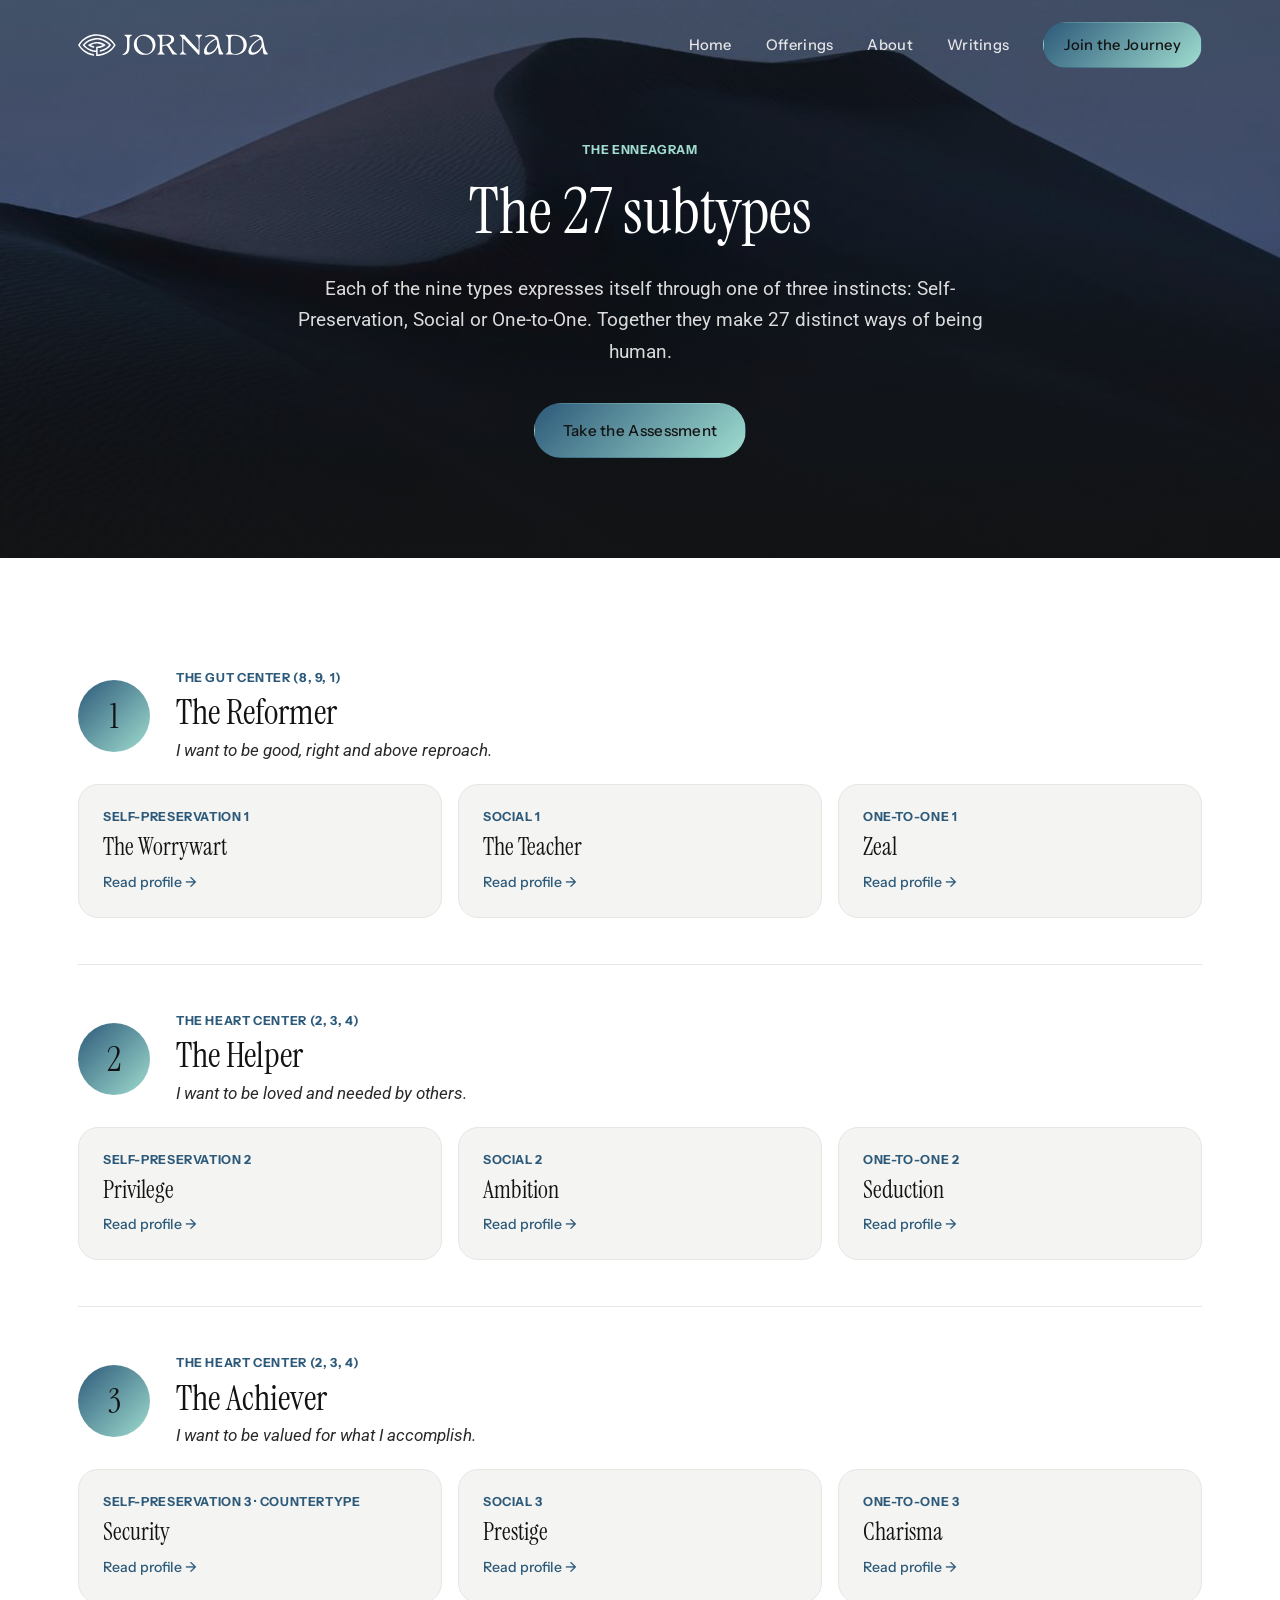
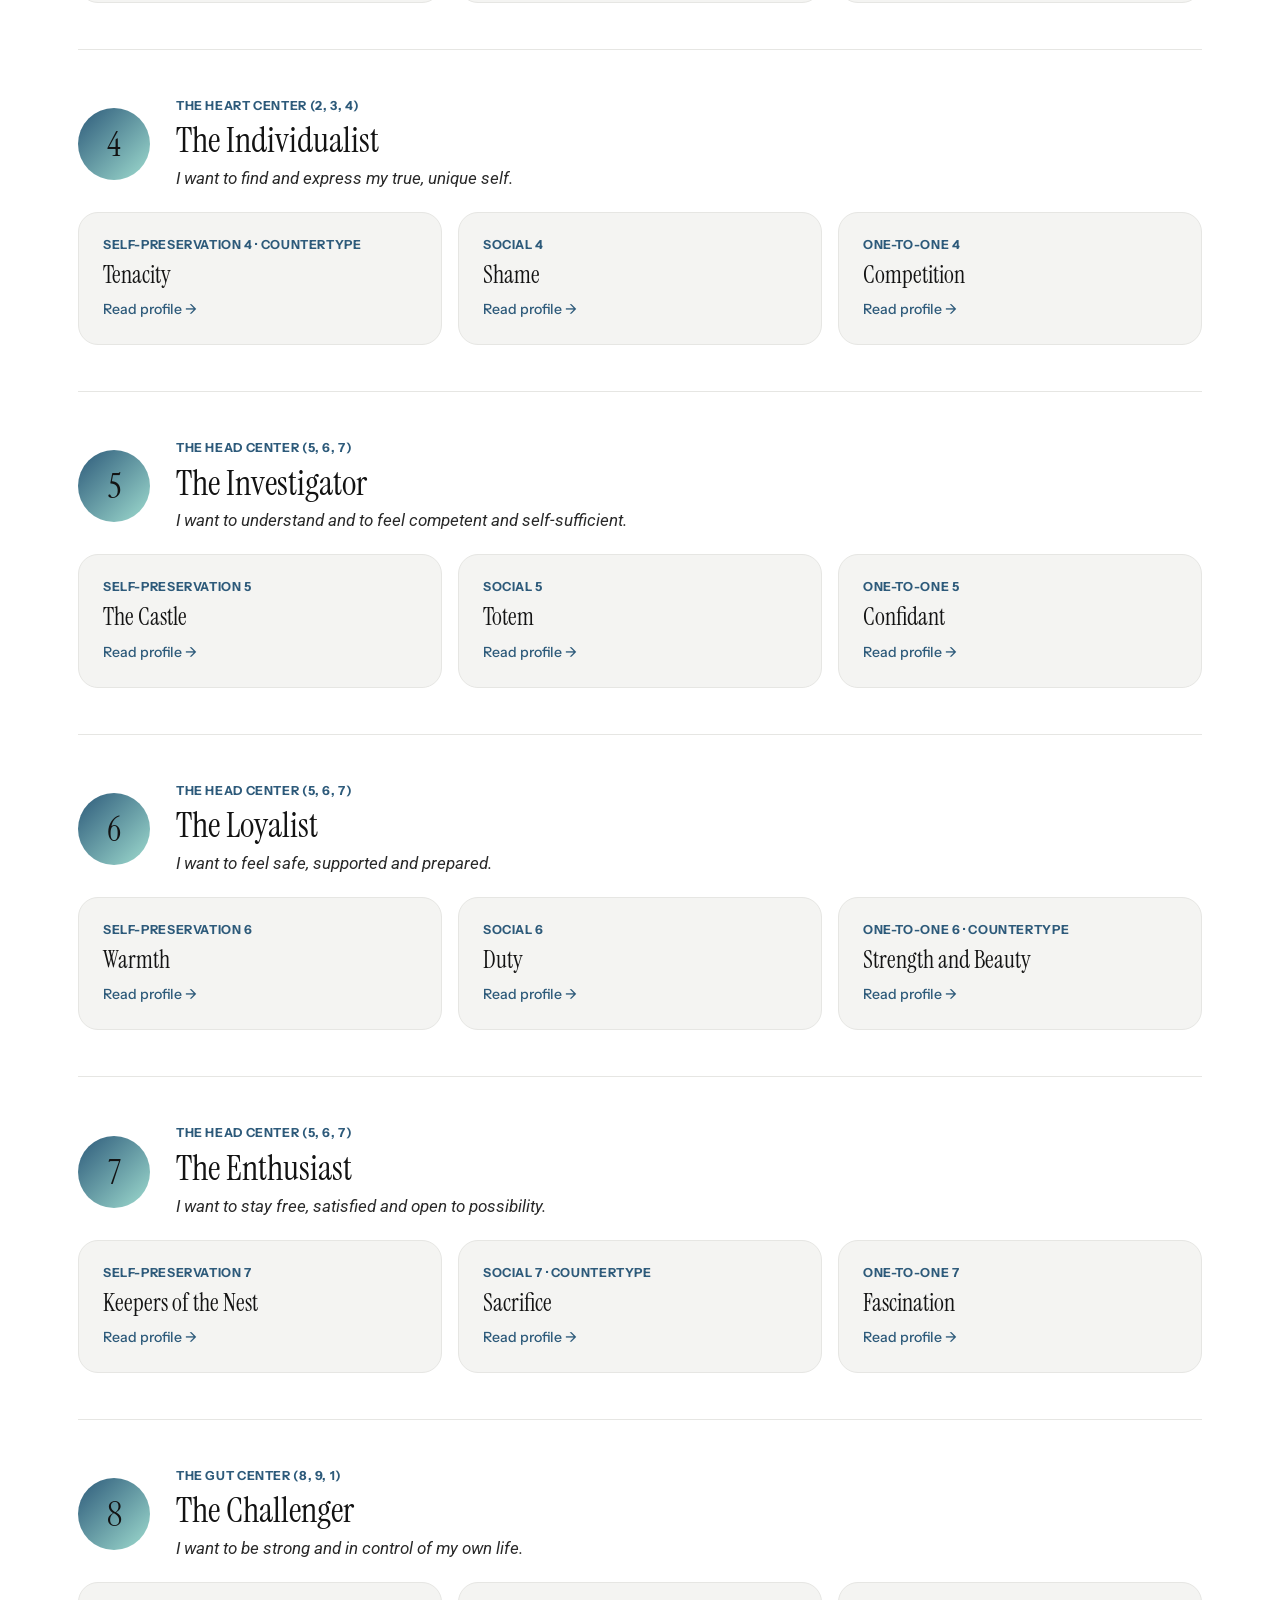
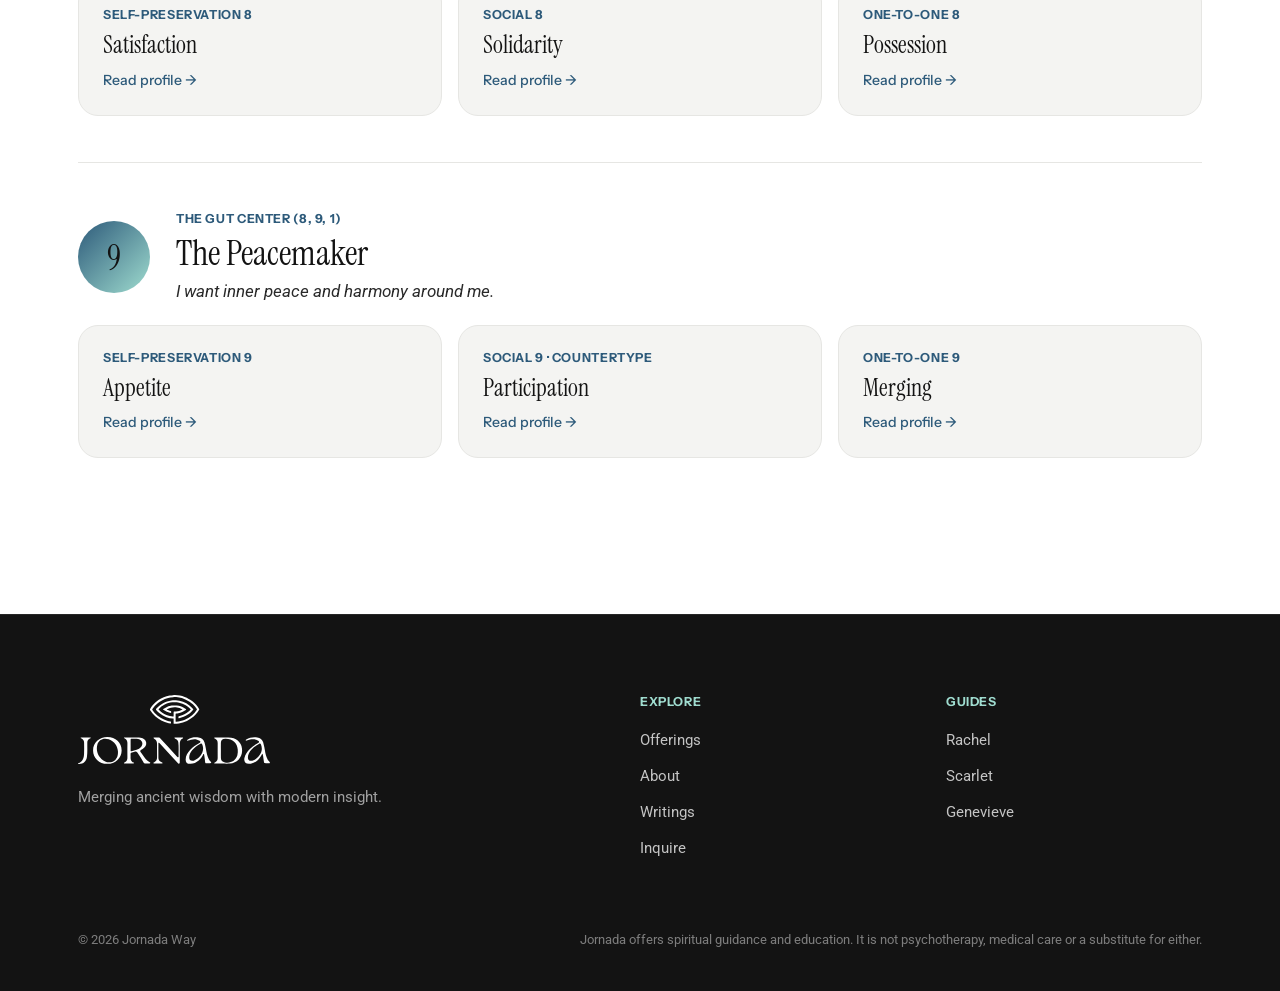
==== enneagram/index.html @ ed5d7f73 "Add files via upload" ====
<!DOCTYPE html>
<html lang="en">
<head>
<meta charset="utf-8">
<meta name="viewport" content="width=device-width, initial-scale=1">
<title>The 27 Enneagram Subtypes | Jornada</title>
<meta name="description" content="Explore all 27 Enneagram subtypes: the nine types through the Self-Preservation, Social and One-to-One instincts.">
<meta property="og:title" content="The 27 Enneagram Subtypes | Jornada">
<meta property="og:description" content="Explore all 27 Enneagram subtypes: the nine types through the Self-Preservation, Social and One-to-One instincts.">
<meta property="og:image" content="https://jornadaway.com/assets/img/desert-stars.jpg">
<link rel="icon" href="../assets/img/mark-teal.svg" type="image/svg+xml">
<link rel="preconnect" href="https://fonts.googleapis.com">
<link rel="preconnect" href="https://fonts.gstatic.com" crossorigin>
<link href="https://fonts.googleapis.com/css2?family=Instrument+Sans:wght@400;500;700&family=Instrument+Serif:ital@0;1&family=Roboto:wght@300;400;500&display=swap" rel="stylesheet">
<link rel="stylesheet" href="../assets/css/style.css">
<link rel="stylesheet" href="../assets/css/quiz.css">
</head>
<body data-base="../">
<header class="site-header">
  <div class="wrap">
    <a class="brand" href="../index.html" aria-label="Jornada home"><img src="../assets/img/logo-white.svg" alt="Jornada"></a>
    <button class="nav-toggle" aria-label="Menu" aria-expanded="false"><span></span><span></span><span></span></button>
    <nav class="nav"><a href="../index.html">Home</a><a href="../offerings.html">Offerings</a><a href="../about.html">About</a><a href="../writings.html">Writings</a><a class="btn btn-primary" href="../index.html#waitlist">Join the Journey</a></nav>
  </div>
</header>

<section class="hero page-hero center" style="background-image:url('../assets/img/dune-blue.jpg')">
  <div class="wrap">
    <span class="eyebrow">The Enneagram</span>
    <h1>The 27 subtypes</h1>
    <p class="lede">Each of the nine types expresses itself through one of three instincts: Self-Preservation, Social or One-to-One. Together they make 27 distinct ways of being human.</p>
    <div class="actions" style="display:flex;justify-content:center"><a class="btn btn-primary" href="../index.html#enneagram">Take the Assessment</a></div>
  </div>
</section>
<section class="light"><div class="wrap" id="enneagram-library"></div></section>
<footer class="site-footer">
  <div class="wrap">
    <div class="footer-grid">
      <div>
        <img src="../assets/img/logo-white-stacked.svg" alt="Jornada">
        <p>Merging ancient wisdom with modern insight.</p>
      </div>
      <div>
        <h4>Explore</h4>
        <ul>
          <li><a href="../offerings.html">Offerings</a></li>
          <li><a href="../about.html">About</a></li>
          <li><a href="../writings.html">Writings</a></li>
          <li><a href="../offerings.html#inquire">Inquire</a></li>
        </ul>
      </div>
      <div>
        <h4>Guides</h4>
        <ul>
          <li><a href="../about/rachel.html">Rachel</a></li>
          <li><a href="../about/scarlet.html">Scarlet</a></li>
          <li><a href="../about/genevieve.html">Genevieve</a></li>
        </ul>
      </div>
    </div>
    <div class="legal">
      <span>&copy; 2026 Jornada Way</span>
      <span>Jornada offers spiritual guidance and education. It is not psychotherapy, medical care or a substitute for either.</span>
    </div>
  </div>
</footer>
<script src="../assets/js/enneagram-data.js"></script>
<script src="../assets/js/quiz.js"></script>
<script src="../assets/js/main.js"></script>
</body>
</html>
---- assets/css/style.css ----
/* Jornada Way: brand tokens from the JKY.Design brand book */
:root {
  --nightsky: #131313;
  --lunar: #ffffff;
  --cosmic-blue: #2D5A7A;
  --cosmic-teal: #9FDCCF;
  --blue-deep: #1b3a50;
  --teal-soft: #d8f1eb;
  --grey-1: #f4f4f2;
  --grey-2: #c9c9c6;
  --grey-3: #8a8a87;
  --grey-4: #2a2a2a;
  --expansion: linear-gradient(135deg, #2D5A7A 0%, #9FDCCF 100%);
  --serif: "Instrument Serif", Georgia, serif;
  --sans: "Instrument Sans", "Helvetica Neue", Arial, sans-serif;
  --body: "Roboto", "Helvetica Neue", Arial, sans-serif;
  --max: 1180px;
}

* { box-sizing: border-box; }
html { scroll-behavior: smooth; }
body {
  margin: 0;
  font-family: var(--body);
  font-size: 17px;
  line-height: 1.65;
  color: var(--lunar);
  background: var(--nightsky);
  -webkit-font-smoothing: antialiased;
}
img { max-width: 100%; display: block; }
a { color: inherit; }

h1, h2, h3, h4 { font-family: var(--serif); font-weight: 400; line-height: 1.1; margin: 0 0 .5em; }
h1 { font-size: clamp(2.8rem, 6vw, 5.2rem); }
h2 { font-size: clamp(2.2rem, 4vw, 3.4rem); }
h3 { font-size: 1.9rem; }
p { margin: 0 0 1.1em; }

.eyebrow {
  font-family: var(--sans);
  font-weight: 700;
  text-transform: uppercase;
  letter-spacing: .05em;
  font-size: .78rem;
  color: var(--cosmic-teal);
  margin-bottom: 1rem;
  display: block;
}
.light .eyebrow, .soft .eyebrow { color: var(--cosmic-blue); }

.wrap { max-width: var(--max); margin: 0 auto; padding: 0 28px; }
section { padding: 110px 0; }
.light { background: var(--lunar); color: var(--nightsky); }
.soft { background: var(--grey-1); color: var(--nightsky); }
.lede { font-size: 1.2rem; max-width: 720px; color: inherit; opacity: .85; }
.center { text-align: center; }
.center .lede { margin-left: auto; margin-right: auto; }

/* Buttons */
.btn {
  display: inline-block;
  font-family: var(--sans);
  font-weight: 500;
  font-size: .95rem;
  letter-spacing: .02em;
  padding: 14px 28px;
  border-radius: 999px;
  text-decoration: none;
  border: 1px solid transparent;
  cursor: pointer;
  transition: transform .2s ease, background .2s ease, color .2s ease;
}
.btn:hover { transform: translateY(-1px); }
.btn-primary { background: var(--expansion); color: var(--nightsky); }
.btn-ghost { border-color: rgba(255,255,255,.5); color: var(--lunar); background: transparent; }
.btn-ghost:hover { background: rgba(255,255,255,.08); }
.light .btn-ghost, .soft .btn-ghost { border-color: var(--nightsky); color: var(--nightsky); }
.light .btn-ghost:hover, .soft .btn-ghost:hover { background: var(--nightsky); color: var(--lunar); }

/* Header */
.site-header {
  position: fixed; top: 0; left: 0; right: 0; z-index: 50;
  transition: background .3s ease, padding .3s ease;
  padding: 22px 0;
}
.site-header.scrolled, .site-header.solid { background: rgba(19,19,19,.92); backdrop-filter: blur(10px); padding: 14px 0; }
.site-header .wrap { display: flex; align-items: center; justify-content: space-between; }
.brand img { height: 22px; width: auto; }
.nav { display: flex; gap: 34px; align-items: center; }
.nav a {
  font-family: var(--sans); font-weight: 500; font-size: .92rem;
  text-decoration: none; letter-spacing: .02em; opacity: .85;
}
.nav a:hover, .nav a.active { opacity: 1; color: var(--cosmic-teal); }
.nav .btn { padding: 10px 20px; opacity: 1; }
.nav .btn:hover { color: var(--nightsky); }
.nav-toggle { display: none; background: none; border: 0; color: var(--lunar); cursor: pointer; padding: 6px; }
.nav-toggle span { display: block; width: 24px; height: 2px; background: currentColor; margin: 5px 0; }

/* Hero */
.hero {
  position: relative; min-height: 100vh; display: flex; align-items: center;
  padding: 140px 0 100px; overflow: hidden;
  background: var(--nightsky) center/cover no-repeat;
}
.hero::before {
  content: ""; position: absolute; inset: 0;
  background: linear-gradient(180deg, rgba(19,19,19,.35) 0%, rgba(19,19,19,.15) 40%, rgba(19,19,19,.85) 100%);
}
.hero .wrap { position: relative; z-index: 2; width: 100%; }
.hero-logo { width: min(340px, 70vw); margin: 0 auto 48px; }
.hero h1 { max-width: 900px; margin: 0 auto .4em; }
.hero .lede { margin: 0 auto 2.2rem; }
.hero .actions { display: flex; gap: 14px; justify-content: center; flex-wrap: wrap; }
.page-hero { min-height: 62vh; }
.page-hero h1 { font-size: clamp(2.6rem, 5vw, 4.4rem); }

.scroll-cue {
  position: absolute; bottom: 30px; left: 50%; transform: translateX(-50%); z-index: 2;
  width: 1px; height: 60px; background: linear-gradient(var(--cosmic-teal), transparent);
}

/* Mission / vision */
.mv { display: grid; grid-template-columns: 1fr 1fr; gap: 64px; align-items: start; }
.mv-item { position: relative; padding-top: 34px; border-top: 1px solid rgba(19,19,19,.15); }
.mv-item blockquote { font-family: var(--serif); font-size: clamp(1.8rem, 3vw, 2.5rem); line-height: 1.2; margin: 0 0 1rem; }
.mv-item p { color: var(--grey-4); }

/* Overlapping circles motif */
.circles { position: relative; width: 120px; height: 72px; margin-bottom: 30px; }
.circles::before, .circles::after {
  content: ""; position: absolute; top: 0; width: 72px; height: 72px; border-radius: 50%;
  border: 1.5px solid var(--cosmic-teal);
}
.circles::before { left: 0; }
.circles::after { left: 48px; border-color: var(--cosmic-blue); }

/* Tools grid */
.tools { display: grid; grid-template-columns: repeat(5, 1fr); gap: 20px; margin-top: 60px; }
.tool {
  padding: 34px 24px; border-radius: 22px;
  background: rgba(255,255,255,.04); border: 1px solid rgba(255,255,255,.1);
  transition: border-color .3s ease, transform .3s ease;
}
.tool:hover { border-color: var(--cosmic-teal); transform: translateY(-3px); }
.tool .ico { width: 52px; height: 52px; margin-bottom: 22px; }
.tool .ico.inv { filter: invert(1) brightness(1.1); }
.tool h3 { font-size: 1.6rem; }
.tool p { font-size: .95rem; opacity: .75; margin: 0; }

/* Split feature */
.split { display: grid; grid-template-columns: 1fr 1fr; gap: 70px; align-items: center; }
.split img { border-radius: 28px; aspect-ratio: 4/5; object-fit: cover; width: 100%; }

/* Offerings */
.offer-group { margin-bottom: 90px; }
.offer-group:last-child { margin-bottom: 0; }
.offer-head { display: flex; gap: 26px; align-items: center; margin-bottom: 34px; }
.offer-head img { width: 84px; height: 84px; border-radius: 50%; object-fit: cover; object-position: 50% 32%; }
.offer-head h2 { margin: 0; font-size: clamp(2rem, 3.4vw, 2.8rem); }
.offer-head .eyebrow { margin-bottom: .3rem; }
.offer-grid { display: grid; grid-template-columns: repeat(auto-fill, minmax(260px, 1fr)); gap: 22px; }
.offer {
  display: flex; flex-direction: column;
  background: var(--lunar); color: var(--nightsky);
  border-radius: 22px; padding: 32px 28px; border: 1px solid #e6e6e3;
}
.offer .format {
  font-family: var(--sans); font-weight: 700; font-size: .72rem; letter-spacing: .05em;
  text-transform: uppercase; color: var(--cosmic-blue);
  background: var(--teal-soft); border-radius: 999px; padding: 6px 12px; align-self: flex-start; margin-bottom: 20px;
}
.offer h3 { font-size: 1.75rem; }
.offer p { color: var(--grey-4); font-size: .97rem; flex: 1; }
.offer .btn { align-self: flex-start; margin-top: 10px; padding: 11px 22px; }

/* People */
.people { display: grid; grid-template-columns: repeat(3, 1fr); gap: 28px; }
.person { text-decoration: none; display: block; }
.person .portrait { border-radius: 28px; overflow: hidden; aspect-ratio: 4/5; margin-bottom: 22px; }
.person .portrait img { width: 100%; height: 100%; object-fit: cover; transition: transform .6s ease; }
.person:hover .portrait img { transform: scale(1.04); }
.person h3 { margin-bottom: .2em; }
.person .role { font-family: var(--sans); font-size: .92rem; opacity: .7; }
.person .more { font-family: var(--sans); font-weight: 500; font-size: .9rem; color: var(--cosmic-teal); margin-top: 10px; display: inline-block; }
.light .person .more, .soft .person .more { color: var(--cosmic-blue); }

/* Profile page */
.profile { display: grid; grid-template-columns: 420px 1fr; gap: 80px; align-items: start; }
.profile .portrait { border-radius: 28px; overflow: hidden; aspect-ratio: 4/5; position: sticky; top: 110px; }
.profile .portrait img { width: 100%; height: 100%; object-fit: cover; }
.tags { display: flex; flex-wrap: wrap; gap: 10px; margin: 0 0 34px; padding: 0; list-style: none; }
.tags li {
  font-family: var(--sans); font-size: .82rem; font-weight: 500;
  border: 1px solid var(--cosmic-blue); color: var(--cosmic-blue);
  padding: 7px 14px; border-radius: 999px;
}
.profile-offers { margin-top: 50px; border-top: 1px solid #e6e6e3; padding-top: 40px; }
.profile-offers .offer { border-color: #e6e6e3; background: var(--grey-1); }

/* Writings */
.writing-grid { display: grid; grid-template-columns: repeat(3, 1fr); gap: 30px; }
.writing { border-radius: 24px; overflow: hidden; background: var(--lunar); color: var(--nightsky); display: flex; flex-direction: column; border: 1px solid #e6e6e3; }
.writing .thumb { aspect-ratio: 3/2; overflow: hidden; position: relative; }
.writing .thumb img { width: 100%; height: 100%; object-fit: cover; }
.writing .soon {
  position: absolute; top: 16px; left: 16px;
  font-family: var(--sans); font-weight: 700; font-size: .7rem; letter-spacing: .05em; text-transform: uppercase;
  background: rgba(19,19,19,.75); color: var(--cosmic-teal); padding: 6px 12px; border-radius: 999px;
}
.writing .body { padding: 26px 26px 30px; flex: 1; display: flex; flex-direction: column; }
.writing h3 { font-size: 1.6rem; }
.writing p { color: var(--grey-4); font-size: .95rem; flex: 1; }
.writing .meta { font-family: var(--sans); font-size: .82rem; color: var(--grey-3); }
.filters { display: flex; gap: 10px; justify-content: center; margin-bottom: 50px; flex-wrap: wrap; }
.filters button {
  font-family: var(--sans); font-weight: 500; font-size: .9rem; cursor: pointer;
  border: 1px solid var(--nightsky); background: transparent; color: var(--nightsky);
  padding: 9px 20px; border-radius: 999px;
}
.filters button.on { background: var(--nightsky); color: var(--lunar); }

/* Forms */
.form-band { background: var(--expansion); color: var(--nightsky); }
.form-band .lede { opacity: .9; }
.waitlist { display: flex; gap: 12px; max-width: 560px; margin: 30px auto 0; flex-wrap: wrap; justify-content: center; }
.waitlist input { flex: 1 1 260px; }
input, select, textarea {
  font-family: var(--body); font-size: 1rem; width: 100%;
  padding: 15px 20px; border-radius: 14px; border: 1px solid rgba(19,19,19,.18);
  background: var(--lunar); color: var(--nightsky);
}
input:focus, select:focus, textarea:focus { outline: 2px solid var(--cosmic-blue); outline-offset: 1px; }
.waitlist input { border-radius: 999px; }
.waitlist .btn { background: var(--nightsky); color: var(--lunar); }
.inquiry { display: grid; grid-template-columns: 1fr 1fr; gap: 16px; max-width: 760px; margin: 40px auto 0; }
.inquiry .full { grid-column: 1 / -1; }
.inquiry label { font-family: var(--sans); font-weight: 500; font-size: .85rem; display: block; margin-bottom: 6px; }
.inquiry textarea { min-height: 150px; resize: vertical; }
.inquiry .btn { justify-self: start; }
.form-note { font-size: .9rem; margin-top: 14px; min-height: 1.4em; }

/* Footer */
.site-footer { padding: 80px 0 40px; background: var(--nightsky); border-top: 1px solid rgba(255,255,255,.08); }
.footer-grid { display: grid; grid-template-columns: 2fr 1fr 1fr; gap: 50px; }
.footer-grid img { height: 70px; width: auto; margin-bottom: 20px; }
.footer-grid h4 { font-family: var(--sans); font-weight: 700; text-transform: uppercase; letter-spacing: .05em; font-size: .78rem; color: var(--cosmic-teal); margin-bottom: 16px; }
.footer-grid ul { list-style: none; padding: 0; margin: 0; }
.footer-grid li { margin-bottom: 8px; }
.footer-grid a { text-decoration: none; opacity: .75; font-size: .95rem; }
.footer-grid a:hover { opacity: 1; }
.footer-grid p { opacity: .6; font-size: .95rem; max-width: 340px; }
.legal { margin-top: 60px; font-size: .82rem; opacity: .45; display: flex; justify-content: space-between; flex-wrap: wrap; gap: 10px; }

/* Reveal on scroll */
.reveal { opacity: 0; transform: translateY(24px); transition: opacity .9s ease, transform .9s ease; }
.reveal.in { opacity: 1; transform: none; }

/* Responsive */
@media (max-width: 1080px) {
  .tools { grid-template-columns: repeat(3, 1fr); }
}
@media (max-width: 900px) {
  section { padding: 80px 0; }
  .mv, .split, .profile { grid-template-columns: 1fr; gap: 44px; }
  .profile .portrait { position: static; max-width: 420px; }
  .people, .writing-grid { grid-template-columns: 1fr 1fr; }
  .footer-grid { grid-template-columns: 1fr 1fr; }
  .footer-grid > div:first-child { grid-column: 1 / -1; }
  .nav-toggle { display: block; }
  .nav {
    position: fixed; inset: 0; background: var(--nightsky); flex-direction: column; justify-content: center;
    gap: 30px; transform: translateX(100%); transition: transform .35s ease;
  }
  .nav a { font-size: 1.4rem; }
  .nav.open { transform: none; }
  .nav-toggle { position: relative; z-index: 60; }
}
@media (max-width: 620px) {
  body { font-size: 16px; }
  .tools { grid-template-columns: 1fr 1fr; }
  .people, .writing-grid { grid-template-columns: 1fr; }
  .inquiry { grid-template-columns: 1fr; }
  .offer-head img { width: 64px; height: 64px; }
}
---- assets/css/quiz.css ----
/* Jornada Enneagram assessment */
.qz-section {
  position: relative; overflow: hidden;
  background: linear-gradient(180deg, rgba(19,19,19,.92), rgba(19,19,19,.72) 45%, rgba(19,19,19,.95)), url('../img/canyon-stars.jpg') center/cover;
}
.qz-section::before {
  content: ""; position: absolute; width: 900px; height: 900px; border-radius: 50%;
  left: 50%; top: 50%; transform: translate(-70%, -50%);
  border: 1px solid rgba(159,220,207,.12); pointer-events: none;
}
.qz-section::after {
  content: ""; position: absolute; width: 900px; height: 900px; border-radius: 50%;
  left: 50%; top: 50%; transform: translate(-30%, -50%);
  border: 1px solid rgba(45,90,122,.25); pointer-events: none;
}
.qz-wrap { position: relative; z-index: 2; max-width: 860px; margin: 50px auto 0; }
.qz-card {
  background: linear-gradient(160deg, rgba(45,90,122,.28), rgba(19,19,19,.9) 60%);
  border: 1px solid rgba(159,220,207,.22); border-radius: 30px;
  padding: 54px 56px; text-align: left; box-shadow: 0 30px 80px rgba(0,0,0,.35);
  min-height: 420px; display: flex; flex-direction: column; justify-content: center;
  animation: qzIn .45s ease;
}
@keyframes qzIn { from { opacity: 0; transform: translateY(12px); } to { opacity: 1; transform: none; } }
.qz-brand { display: flex; align-items: center; gap: 12px; margin-bottom: 28px; }
.qz-brand img { width: 44px; height: auto; }
.qz-brand span { font-family: var(--serif); font-size: 1.35rem; letter-spacing: .01em; }
.qz-hero-mark { width: 54px; margin: 0 auto 18px; opacity: .9; }
.qz-title { font-size: clamp(2rem, 3.4vw, 2.7rem); }
.qz-intro p { opacity: .85; }
.qz-how { list-style: none; padding: 0; margin: 10px 0 34px; display: grid; gap: 14px; }
.qz-how li { padding-left: 28px; position: relative; opacity: .9; }
.qz-how li::before { content: ""; position: absolute; left: 0; top: .55em; width: 12px; height: 12px; border-radius: 50%; border: 1.5px solid var(--cosmic-teal); }
.qz-start { align-self: flex-start; }
.qz-fine { font-size: .8rem; opacity: .5 !important; margin: 26px 0 0; }

.qz-top { display: flex; justify-content: space-between; margin-bottom: 12px; }
.qz-count { font-family: var(--sans); font-weight: 700; font-size: .74rem; letter-spacing: .05em; text-transform: uppercase; color: var(--cosmic-teal); }
.qz-bar { height: 4px; background: rgba(255,255,255,.1); border-radius: 4px; overflow: hidden; margin-bottom: 46px; }
.qz-bar span { display: block; height: 100%; background: var(--expansion); border-radius: 4px; transition: width .4s ease; }
.qz-q { font-family: var(--serif); font-size: clamp(1.7rem, 3vw, 2.4rem); line-height: 1.25; margin: 0 0 46px; min-height: 2.5em; }

.qz-scale { display: flex; justify-content: space-between; align-items: flex-start; gap: 8px; }
.qz-opt { background: none; border: 0; color: var(--lunar); cursor: pointer; flex: 1; display: flex; flex-direction: column; align-items: center; gap: 12px; padding: 4px; }
.qz-opt .dotwrap { height: 60px; display: flex; align-items: center; justify-content: center; }
.qz-opt .dot { display: block; border-radius: 50%; border: 1.5px solid rgba(255,255,255,.55); transition: all .2s ease; }
.qz-o1 .dot, .qz-o5 .dot { width: 58px; height: 58px; }
.qz-o2 .dot, .qz-o4 .dot { width: 46px; height: 46px; }
.qz-o3 .dot { width: 36px; height: 36px; }
.qz-o1 .dot, .qz-o2 .dot { border-color: rgba(201,201,198,.7); }
.qz-o4 .dot, .qz-o5 .dot { border-color: var(--cosmic-teal); }
.qz-opt:hover .dot { transform: scale(1.08); background: rgba(159,220,207,.12); }
.qz-opt.on .dot { background: var(--expansion); border-color: transparent; box-shadow: 0 0 24px rgba(159,220,207,.45); }
.qz-opt .lbl { font-family: var(--sans); font-size: .78rem; opacity: .7; text-align: center; line-height: 1.3; }
.qz-opt.on .lbl { opacity: 1; color: var(--cosmic-teal); }
.qz-opt:focus-visible { outline: 2px solid var(--cosmic-teal); outline-offset: 4px; border-radius: 12px; }

.qz-nav { display: flex; justify-content: space-between; align-items: center; margin-top: 42px; }
.qz-back { background: none; border: 0; color: var(--lunar); font-family: var(--sans); font-size: .9rem; cursor: pointer; opacity: .75; padding: 6px 0; }
.qz-back:disabled { opacity: .25; cursor: default; }
.qz-hint { font-family: var(--sans); font-size: .8rem; opacity: .45; }

.qz-choices { display: grid; gap: 14px; }
.qz-choice {
  text-align: left; font-family: var(--body); font-size: 1.05rem; color: var(--lunar); cursor: pointer;
  background: rgba(255,255,255,.04); border: 1px solid rgba(255,255,255,.18); border-radius: 18px; padding: 20px 24px;
  transition: border-color .2s ease, background .2s ease;
}
.qz-choice:hover { border-color: var(--cosmic-teal); background: rgba(159,220,207,.08); }

/* Result page */
.qz-badge { display: inline-flex; margin: 6px 0 22px; }
.qz-badge span {
  width: 74px; height: 74px; border-radius: 50%; display: grid; place-items: center;
  font-family: var(--serif); font-size: 2rem; border: 1.5px solid var(--cosmic-teal);
}
.qz-badge span + span { margin-left: -18px; border-color: #7fb2cf; font-family: var(--sans); font-size: 1.05rem; font-weight: 700; letter-spacing: .05em; background: rgba(19,19,19,.35); }
.qz-counter { color: var(--cosmic-teal); }
.qz-callout { background: var(--teal-soft); border-radius: 18px; padding: 18px 22px; color: var(--nightsky); }
.qz-cards { display: grid; gap: 18px; }
.qz-mini { background: var(--grey-1); border-radius: 22px; padding: 28px 30px; color: var(--nightsky); border: 1px solid #e6e6e3; }
.qz-mini p { margin: 0; color: var(--grey-4); }
.qz-mini:first-child { background: var(--expansion); border: 0; }
.qz-mini:first-child .eyebrow { color: var(--nightsky); }
.qz-mini:first-child p { color: var(--nightsky); font-size: 1.08rem; }

.qz-scores { display: grid; grid-template-columns: 1.4fr 1fr; gap: 26px; }
.qz-panel { background: var(--lunar); border-radius: 24px; padding: 32px; border: 1px solid #e6e6e3; }
.qz-panel h3 { font-size: 1.6rem; }
.qz-row { display: grid; grid-template-columns: 150px 1fr 34px; gap: 14px; align-items: center; margin: 12px 0; font-family: var(--sans); font-size: .9rem; color: var(--grey-4); }
.qz-track { height: 8px; background: var(--grey-1); border-radius: 8px; overflow: hidden; }
.qz-track span { display: block; height: 100%; background: var(--grey-2); border-radius: 8px; }
.qz-row.top { color: var(--nightsky); font-weight: 700; }
.qz-row.top .qz-track span { background: var(--expansion); }
.qz-rv { text-align: right; }
.qz-note { font-size: .95rem; color: var(--grey-4); margin-top: 22px; }

.qz-sibs { display: grid; grid-template-columns: repeat(auto-fit, minmax(200px, 1fr)); gap: 16px; margin-top: 10px; }
.qz-sib { text-decoration: none; border: 1px solid #e6e6e3; border-radius: 20px; padding: 22px 24px; background: var(--grey-1); color: var(--nightsky); transition: border-color .2s ease, transform .2s ease; }
.qz-sib:hover { border-color: var(--cosmic-blue); transform: translateY(-2px); }
.qz-sib .eyebrow { margin-bottom: .4rem; }
.qz-sib h4 { font-family: var(--serif); font-size: 1.5rem; margin: 0 0 6px; }
.qz-sib .more, .qz-all { color: var(--cosmic-blue); font-family: var(--sans); font-weight: 500; font-size: .88rem; text-decoration: none; }
.qz-all { display: inline-block; margin-top: 18px; }

/* Library */
.qz-type { padding: 46px 0; border-top: 1px solid #e6e6e3; }
.qz-type:first-child { border-top: 0; padding-top: 0; }
.qz-type-head { display: flex; gap: 26px; align-items: center; margin-bottom: 20px; }
.qz-type-head h3 { margin: 0 0 4px; font-size: 2.2rem; }
.qz-type-head p { margin: 0; color: var(--grey-4); font-style: italic; }
.qz-type-head .eyebrow { margin-bottom: .3rem; }
.qz-num { flex: 0 0 auto; width: 72px; height: 72px; border-radius: 50%; display: grid; place-items: center; font-family: var(--serif); font-size: 2.2rem; background: var(--expansion); color: var(--nightsky); }

/* Home teaser strip */
.qz-teaser { display: flex; gap: 10px; justify-content: center; flex-wrap: wrap; margin-top: 26px; }
.qz-teaser span { font-family: var(--sans); font-size: .82rem; border: 1px solid rgba(159,220,207,.35); color: var(--cosmic-teal); padding: 7px 14px; border-radius: 999px; }

@media (max-width: 760px) {
  .qz-card { padding: 34px 24px; min-height: 0; }
  .qz-o1 .dot, .qz-o5 .dot { width: 44px; height: 44px; }
  .qz-o2 .dot, .qz-o4 .dot { width: 36px; height: 36px; }
  .qz-o3 .dot { width: 28px; height: 28px; }
  .qz-opt .lbl { font-size: .66rem; }
  .qz-opt .dotwrap { height: 46px; }
  .qz-scores { grid-template-columns: 1fr; }
  .qz-row { grid-template-columns: 110px 1fr 30px; }
  .qz-hint { display: none; }
}
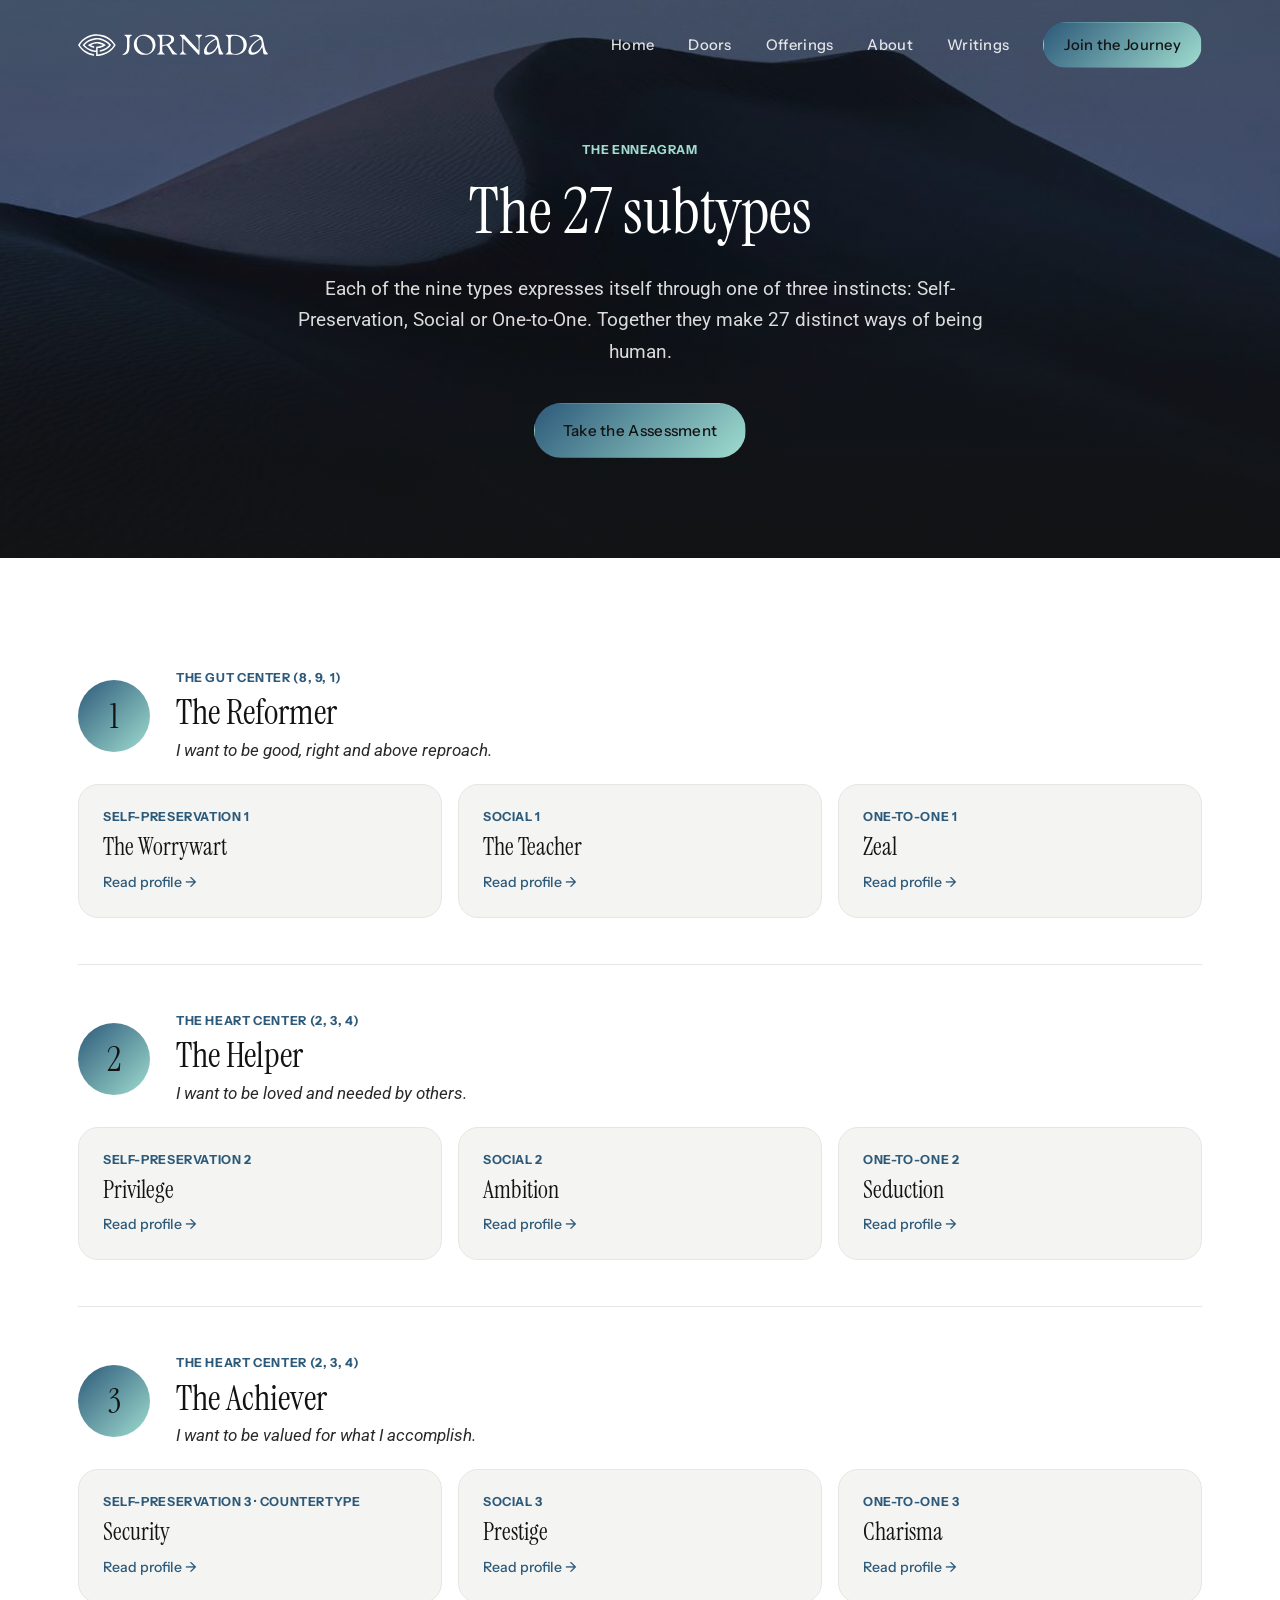
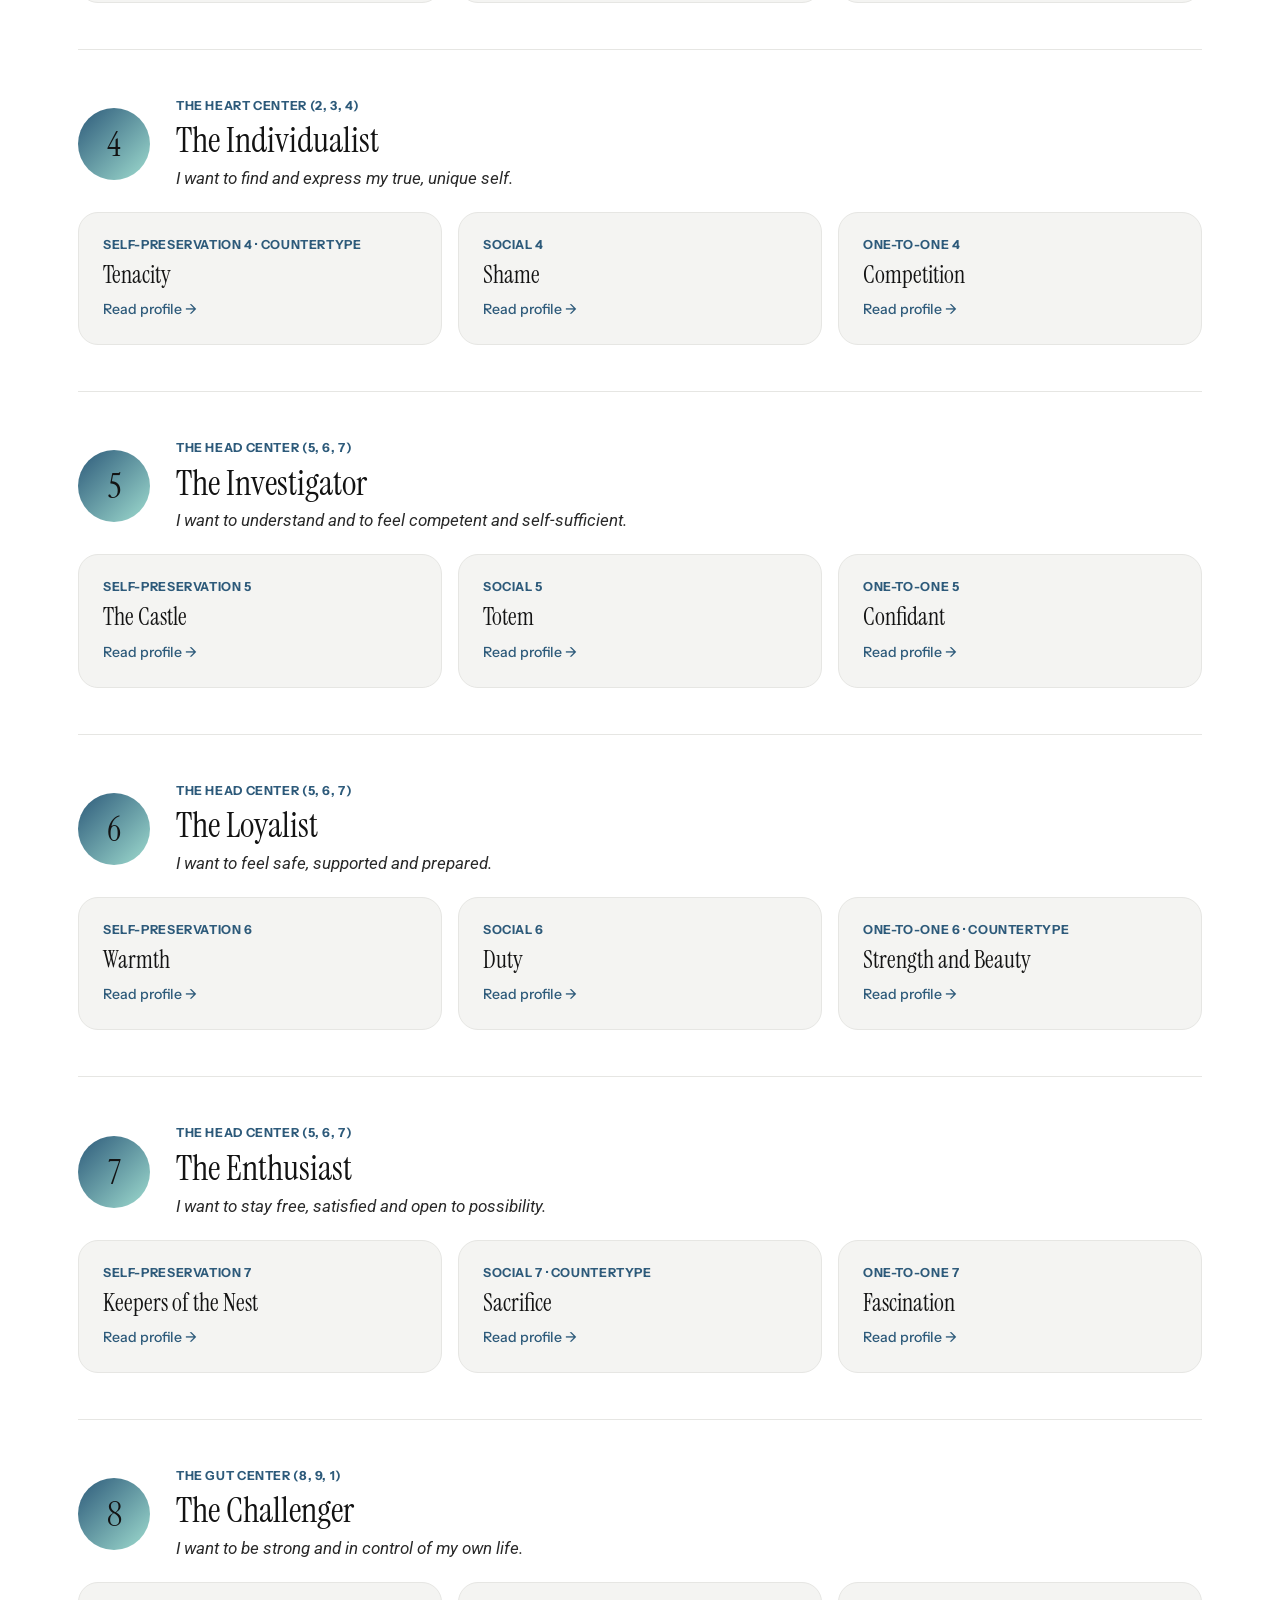
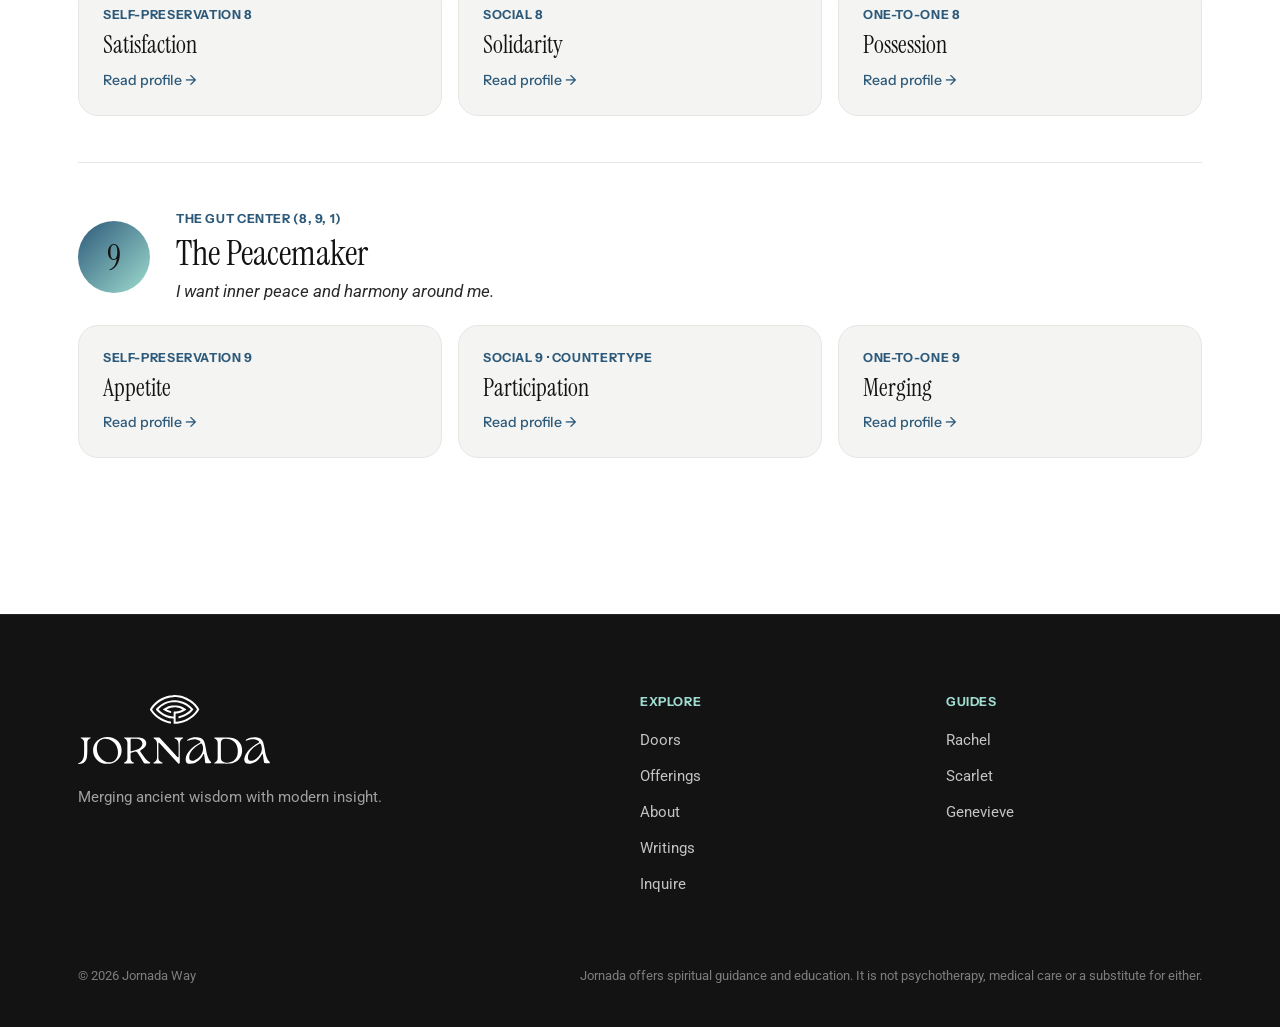
==== commit ae4a4d39: "Add files via upload" ====
--- a/enneagram/index.html
+++ b/enneagram/index.html
@@ -20,7 +20,7 @@
   <div class="wrap">
     <a class="brand" href="../index.html" aria-label="Jornada home"><img src="../assets/img/logo-white.svg" alt="Jornada"></a>
     <button class="nav-toggle" aria-label="Menu" aria-expanded="false"><span></span><span></span><span></span></button>
-    <nav class="nav"><a href="../index.html">Home</a><a href="../offerings.html">Offerings</a><a href="../about.html">About</a><a href="../writings.html">Writings</a><a class="btn btn-primary" href="../index.html#waitlist">Join the Journey</a></nav>
+    <nav class="nav"><a href="../index.html">Home</a><a href="../doors.html">Doors</a><a href="../offerings.html">Offerings</a><a href="../about.html">About</a><a href="../writings.html">Writings</a><a class="btn btn-primary" href="../index.html#waitlist">Join the Journey</a></nav>
   </div>
 </header>
 
@@ -29,7 +29,7 @@
     <span class="eyebrow">The Enneagram</span>
     <h1>The 27 subtypes</h1>
     <p class="lede">Each of the nine types expresses itself through one of three instincts: Self-Preservation, Social or One-to-One. Together they make 27 distinct ways of being human.</p>
-    <div class="actions" style="display:flex;justify-content:center"><a class="btn btn-primary" href="../index.html#enneagram">Take the Assessment</a></div>
+    <div class="actions" style="display:flex;justify-content:center"><a class="btn btn-primary" href="../doors.html#enneagram">Take the Assessment</a></div>
   </div>
 </section>
 <section class="light"><div class="wrap" id="enneagram-library"></div></section>
@@ -43,6 +43,7 @@
       <div>
         <h4>Explore</h4>
         <ul>
+          <li><a href="../doors.html">Doors</a></li>
           <li><a href="../offerings.html">Offerings</a></li>
           <li><a href="../about.html">About</a></li>
           <li><a href="../writings.html">Writings</a></li>
--- a/assets/css/style.css
+++ b/assets/css/style.css
@@ -157,7 +157,7 @@
 .offer-group { margin-bottom: 90px; }
 .offer-group:last-child { margin-bottom: 0; }
 .offer-head { display: flex; gap: 26px; align-items: center; margin-bottom: 34px; }
-.offer-head img { width: 84px; height: 84px; border-radius: 50%; object-fit: cover; object-position: 50% 32%; }
+.offer-head img { width: 84px; height: 84px; border-radius: 50%; object-fit: cover; object-position: 50% 24%; }
 .offer-head h2 { margin: 0; font-size: clamp(2rem, 3.4vw, 2.8rem); }
 .offer-head .eyebrow { margin-bottom: .3rem; }
 .offer-grid { display: grid; grid-template-columns: repeat(auto-fill, minmax(260px, 1fr)); gap: 22px; }
@@ -284,3 +284,11 @@
   .inquiry { grid-template-columns: 1fr; }
   .offer-head img { width: 64px; height: 64px; }
 }
+
+/* Doors */
+a.tool { text-decoration: none; color: inherit; display: flex; flex-direction: column; }
+a.tool p { flex: 1; }
+.tool .more { font-family: var(--sans); font-weight: 500; font-size: .85rem; color: var(--cosmic-teal); margin-top: 18px; }
+.mv-item h3 { font-size: 1.7rem; }
+@media (max-width: 900px) { .mv[style*="repeat(3"] { grid-template-columns: 1fr !important; } .tools[style*="repeat(4"] { grid-template-columns: repeat(2,1fr) !important; } }
+.light .qz-callout, .soft .qz-callout { background: var(--teal-soft); border-radius: 18px; padding: 18px 22px; color: var(--nightsky); }
